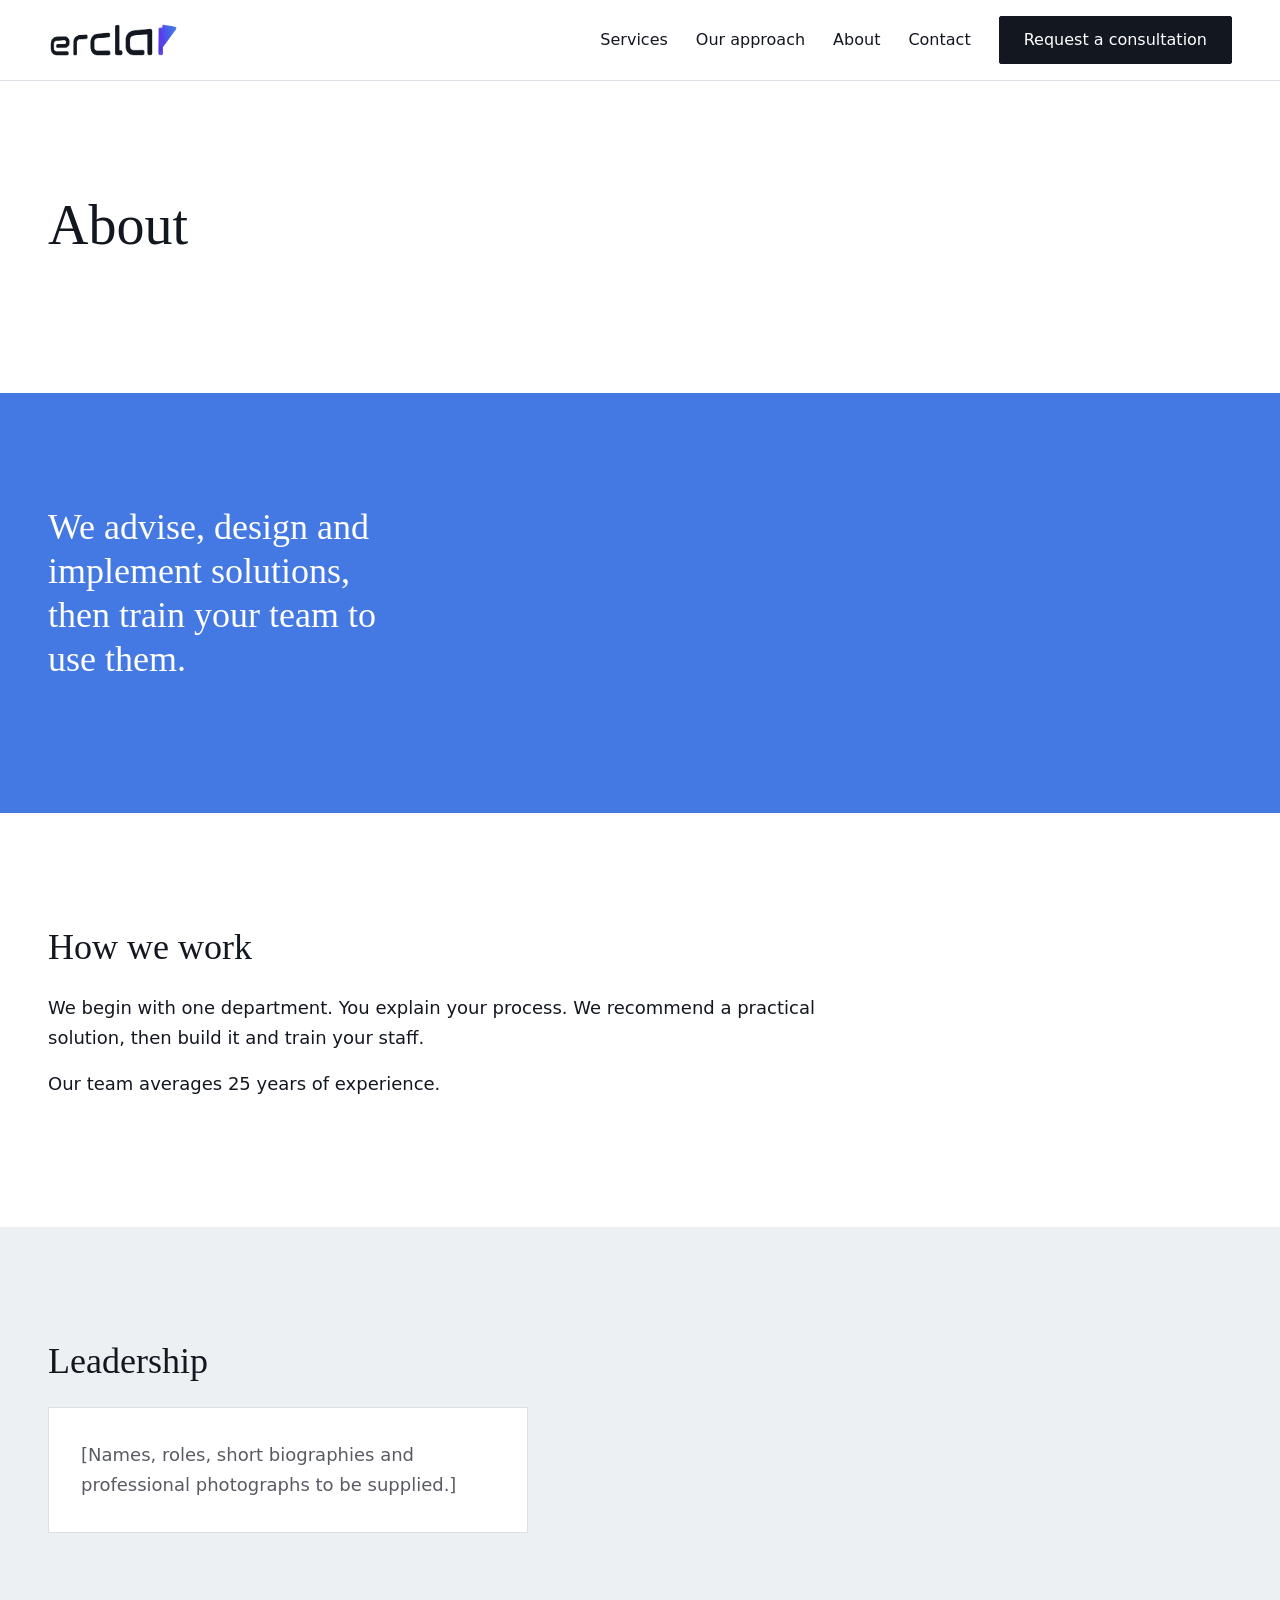
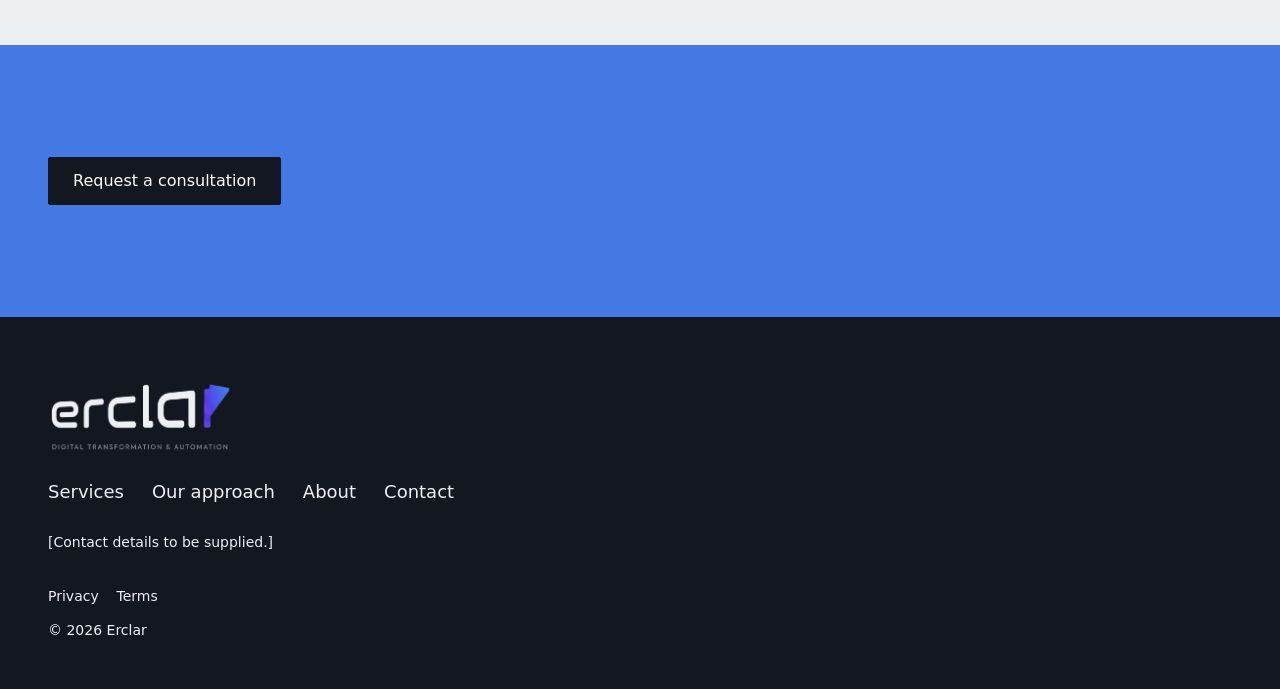
==== about.html @ 11421291 "Add files via upload" ====
<!DOCTYPE html>
<html lang="en">
<head>
<meta charset="utf-8">
<meta name="viewport" content="width=device-width, initial-scale=1">
<title>About | Erclar</title>
<!-- PENDING APPROVAL: page description wording is adapted from the brief. -->
<meta name="description" content="We advise, design and implement solutions, then train your team to use them.">
<link rel="icon" type="image/png" href="logos/erclar-symbol-on-light.png">
<link rel="stylesheet" href="styles.css">
</head>
<body>
<a class="skip" href="#main">Skip to content</a>

<header class="top">
  <div class="wrap">
    <a href="index.html"><img src="logos/erclar-logo-on-light.png" alt="Erclar"></a>
    <nav aria-label="Main">
      <a href="services.html">Services</a>
      <a href="approach.html">Our approach</a>
      <a href="about.html" aria-current="page">About</a>
      <a href="contact.html">Contact</a>
      <a class="btn" href="contact.html">Request a consultation</a>
    </nav>
  </div>
</header>

<main id="main">
<section class="phead"><div class="wrap"><h1>About</h1></div></section>
<!-- PENDING APPROVAL: firm statement adapted from brief section 1. -->
<section class="sec dark band" aria-labelledby="firm"><div class="wrap"><h2 id="firm">We advise, design and implement solutions, then train your team to use them.</h2></div></section>
<section class="sec" aria-labelledby="how"><div class="wrap">
<h2 id="how" style="margin-bottom:24px">How we work</h2>
<!-- PENDING APPROVAL: adapted from brief section 4 ("How Erclar works"). -->
<p>We begin with one department. You explain your process. We recommend a practical solution, then build it and train your staff.</p>
<!-- CONFIRMED in Vivian's feedback: the "average" form from brief section 3. Never state it as the company's age. -->
<p>Our team averages 25 years of experience.</p>
</div></section>
<section class="sec mist" aria-labelledby="lead"><div class="wrap">
<h2 id="lead" style="margin-bottom:24px">Leadership</h2>
<div class="photo"><p class="pend" style="margin:0">[Names, roles, short biographies and professional photographs to be supplied.]</p></div>
</div></section>
<section class="cta-only blue" aria-label="Request a consultation"><div class="wrap"><a class="btn" href="contact.html">Request a consultation</a></div></section>
</main>

<footer class="foot">
  <div class="wrap">
    <img src="logos/erclar-logo-with-tagline-on-dark.png" alt="Erclar">
    <nav aria-label="Footer">
      <a href="services.html">Services</a>
      <a href="approach.html">Our approach</a>
      <a href="about.html">About</a>
      <a href="contact.html">Contact</a>
    </nav>
    <p class="small">[Contact details to be supplied.]</p>
    <div class="legal small">
      <a href="privacy.html">Privacy</a> &nbsp;&nbsp; <a href="terms.html">Terms</a>
      <p style="margin-top:12px">&copy; 2026 Erclar</p>
    </div>
  </div>
</footer>

</body>
</html>
---- styles.css ----
/* Erclar website. Controlling document: Website Design Brief, 17 Oct 2026.
   Fonts are self-hosted: place the two font files in /fonts (pending dependency): .woff2 preferred, .ttf accepted.
   Breakpoint: the brief gives no pixel breakpoint. 900px is an assumption. */
@font-face{font-family:"Source Serif 4";src:url("fonts/SourceSerif4-Variable.woff2") format("woff2"),url("fonts/SourceSerif4-Variable.ttf") format("truetype");font-weight:200 900;font-display:swap}
@font-face{font-family:"Inter";src:url("fonts/Inter-Variable.woff2") format("woff2"),url("fonts/Inter-Variable.ttf") format("truetype");font-weight:100 900;font-display:swap}

:root{
  --white:#FFFFFF;--navy:#131720;--mist:#ECF0F3;--violet:#5C44E8;--line:#DDE1E7;
  --serif:"Source Serif 4",Georgia,"Times New Roman",serif;
  --sans:"Inter",system-ui,-apple-system,"Segoe UI",Arial,sans-serif;
  --margin:24px;--space:64px;--gutter:24px;
}
@media(min-width:900px){:root{--margin:48px;--space:112px}}

*{box-sizing:border-box}
body{margin:0;background:var(--white);color:var(--navy);font:400 17px/28px var(--sans)}
@media(min-width:900px){body{font-size:18px;line-height:30px}}
img{max-width:100%;display:block}
a{color:var(--violet)}
:focus-visible{outline:2px solid var(--violet);outline-offset:2px}
.dark :focus-visible,.foot :focus-visible{outline-color:#fff}
.skip{position:absolute;left:-999px;top:8px;background:var(--navy);color:#fff;padding:12px 16px}
.skip:focus{left:8px;z-index:10}

/* 1200px content width plus side margins */
.wrap{max-width:calc(1200px + 2*var(--margin));margin:0 auto;padding:0 var(--margin)}
.sec{padding:var(--space) 0}
.mist{background:var(--mist)}
.dark{background:var(--navy);color:var(--mist)}

h1,h2,h3,.t3{font-family:var(--serif);font-weight:400;margin:0;color:inherit}
h1{font-size:36px;line-height:44px}
h2{font-size:28px;line-height:36px}
h3,.t3{font-size:20px;line-height:28px}
@media(min-width:900px){h1{font-size:56px;line-height:64px}h2{font-size:36px;line-height:44px}h3,.t3{font-size:22px;line-height:30px}}
p{margin:0 0 16px;max-width:68ch}
.eyebrow{font:500 12px/20px var(--sans);letter-spacing:.16em;text-transform:uppercase;margin:0 0 20px}
@media(min-width:900px){.eyebrow{font-size:13px}}
.small{font-size:14px;line-height:22px}

/* Buttons: navy fill, white text, Inter Medium 16px, 48px high, 2px radius, violet on hover */
.btn{display:inline-flex;align-items:center;justify-content:center;height:48px;padding:0 24px;border-radius:2px;
  font:500 16px/1 var(--sans);text-decoration:none;background:var(--navy);color:#fff;border:1px solid var(--navy);
  transition:background-color .15s,border-color .15s}
.btn:hover{background:var(--violet);border-color:var(--violet)}
.btn.alt{background:transparent;color:var(--navy)}
.btn.alt:hover{border-color:var(--violet);color:var(--violet)}

/* Header */
.top{background:var(--white);border-bottom:1px solid var(--line)}
.top .wrap{display:flex;flex-wrap:wrap;align-items:center;justify-content:space-between;gap:12px 32px;padding-top:16px;padding-bottom:16px}
.top img{height:36px;width:auto}
.top nav{display:flex;flex-wrap:wrap;gap:8px 28px;align-items:center}
.top nav a:not(.btn){color:var(--navy);text-decoration:none;font:500 16px/24px var(--sans);padding:8px 0;transition:color .15s}
.top nav a:not(.btn):hover{color:var(--violet)}
@media(max-width:899px){.top nav{order:3;width:100%}}

/* Twelve column grid */
.g12{display:grid;grid-template-columns:repeat(12,minmax(0,1fr));column-gap:var(--gutter)}
.g12>*{grid-column:span 12}
@media(min-width:700px){.g12>.t6{grid-column:span 6}}
@media(min-width:900px){.g12>.d3{grid-column:span 3}.g12>.d4{grid-column:span 4}.g12>.d6{grid-column:span 6}}
.g12.rows{row-gap:var(--gutter)}

.hero{padding:var(--space) 0}
.hero h1{max-width:18ch;margin-bottom:28px}
.hero p{margin-bottom:32px}

.stmt{padding:28px 0 0;border-top:1px solid var(--line)}
.stmt h2{font-size:inherit}
.cards{margin-top:48px}
.card{background:var(--white);border:1px solid var(--line);padding:32px}
.card .num,.step .num{font:400 40px/1 var(--serif);display:block;margin-bottom:20px}
.card h3{margin-bottom:12px}
.card p{margin:0}
.steps{margin-top:48px}
.step{padding:28px 0 0;border-top:1px solid var(--line)}
.step h3{margin-bottom:8px}
.step p{margin:0}
.band h2{max-width:20ch;margin-bottom:20px}
.band p{max-width:56ch;margin:0}
.note{opacity:.7;margin-top:40px}
.team{margin:40px 0 0}

.foot{background:var(--navy);color:var(--mist);padding:64px 0 32px}
.foot img{height:72px;width:auto;margin-bottom:24px}
.foot nav{display:flex;flex-wrap:wrap;gap:8px 28px;margin-bottom:24px}
.foot a{color:var(--mist);text-decoration:none;transition:color .15s}
.foot a:hover{color:#fff;text-decoration:underline}
.foot p{max-width:none}
.foot .legal{margin-top:32px}

/* Quiet motion: one fade on load, 300ms. All motion off for reduced-motion visitors. */
@keyframes fade{from{opacity:0}to{opacity:1}}
main{animation:fade .3s ease-out both}
@media(prefers-reduced-motion:reduce){main{animation:none}*{transition:none!important}}

/* ---- Inner pages (added after the Home page; nothing above this line was changed) ---- */
@media(min-width:900px){.g12>.d8{grid-column:span 8}}
.phead{padding:var(--space) 0}
.phead h1{margin-bottom:24px}
.phead p{margin:0}
.big{font:400 40px/1 var(--serif);display:block;margin-bottom:16px}
.part{border-top:1px solid var(--line);padding:24px 0 0;margin:0 0 24px}
.part h3{margin-bottom:8px}
.part p{margin:0}
.pend{opacity:.7}
.cta-only{padding:var(--space) 0}
.band .pend{opacity:1}
.band p+p{margin-top:8px}
.photo{border:1px solid var(--line);background:var(--white);padding:32px;max-width:480px}
.legal-text{max-width:68ch}

/* Form */
.field{margin-bottom:24px}
.field label{display:block;font:500 16px/24px var(--sans);margin-bottom:8px}
.field input,.field select,.field textarea{display:block;width:100%;height:48px;padding:0 12px;border:1px solid var(--line);border-radius:2px;
  font:400 16px/24px var(--sans);color:var(--navy);background:var(--white)}
.field textarea{height:auto;min-height:144px;padding:12px;resize:vertical}
.field input:focus,.field select:focus,.field textarea:focus{outline:2px solid var(--violet);outline-offset:0}
.field [aria-invalid="true"]{border-width:2px}
.err{margin:8px 0 0;font:500 14px/22px var(--sans)}
.formnote{margin:0 0 24px}
.notice{margin:24px 0 0;border:1px solid var(--line);padding:16px}
form{max-width:640px}

/* ---- Feedback round 1: more company blue, process diagram ---- */
:root{--blue:#4478E2}
.dark.band{background:var(--blue);color:#fff}
.band p{font-size:24px;line-height:32px}
.blue{background:var(--blue);color:#fff}
.blue :focus-visible,.band :focus-visible{outline-color:#fff}
.card .num,.step .num,.big{color:var(--blue)}
@media(min-width:900px){.g12>.d5{grid-column:span 5}.g12>.d7{grid-column:span 7}}
.hero .g12{align-items:center;row-gap:48px}
.dia{display:block;width:100%;max-width:360px;height:auto}
.dia text{font-family:var(--serif)}
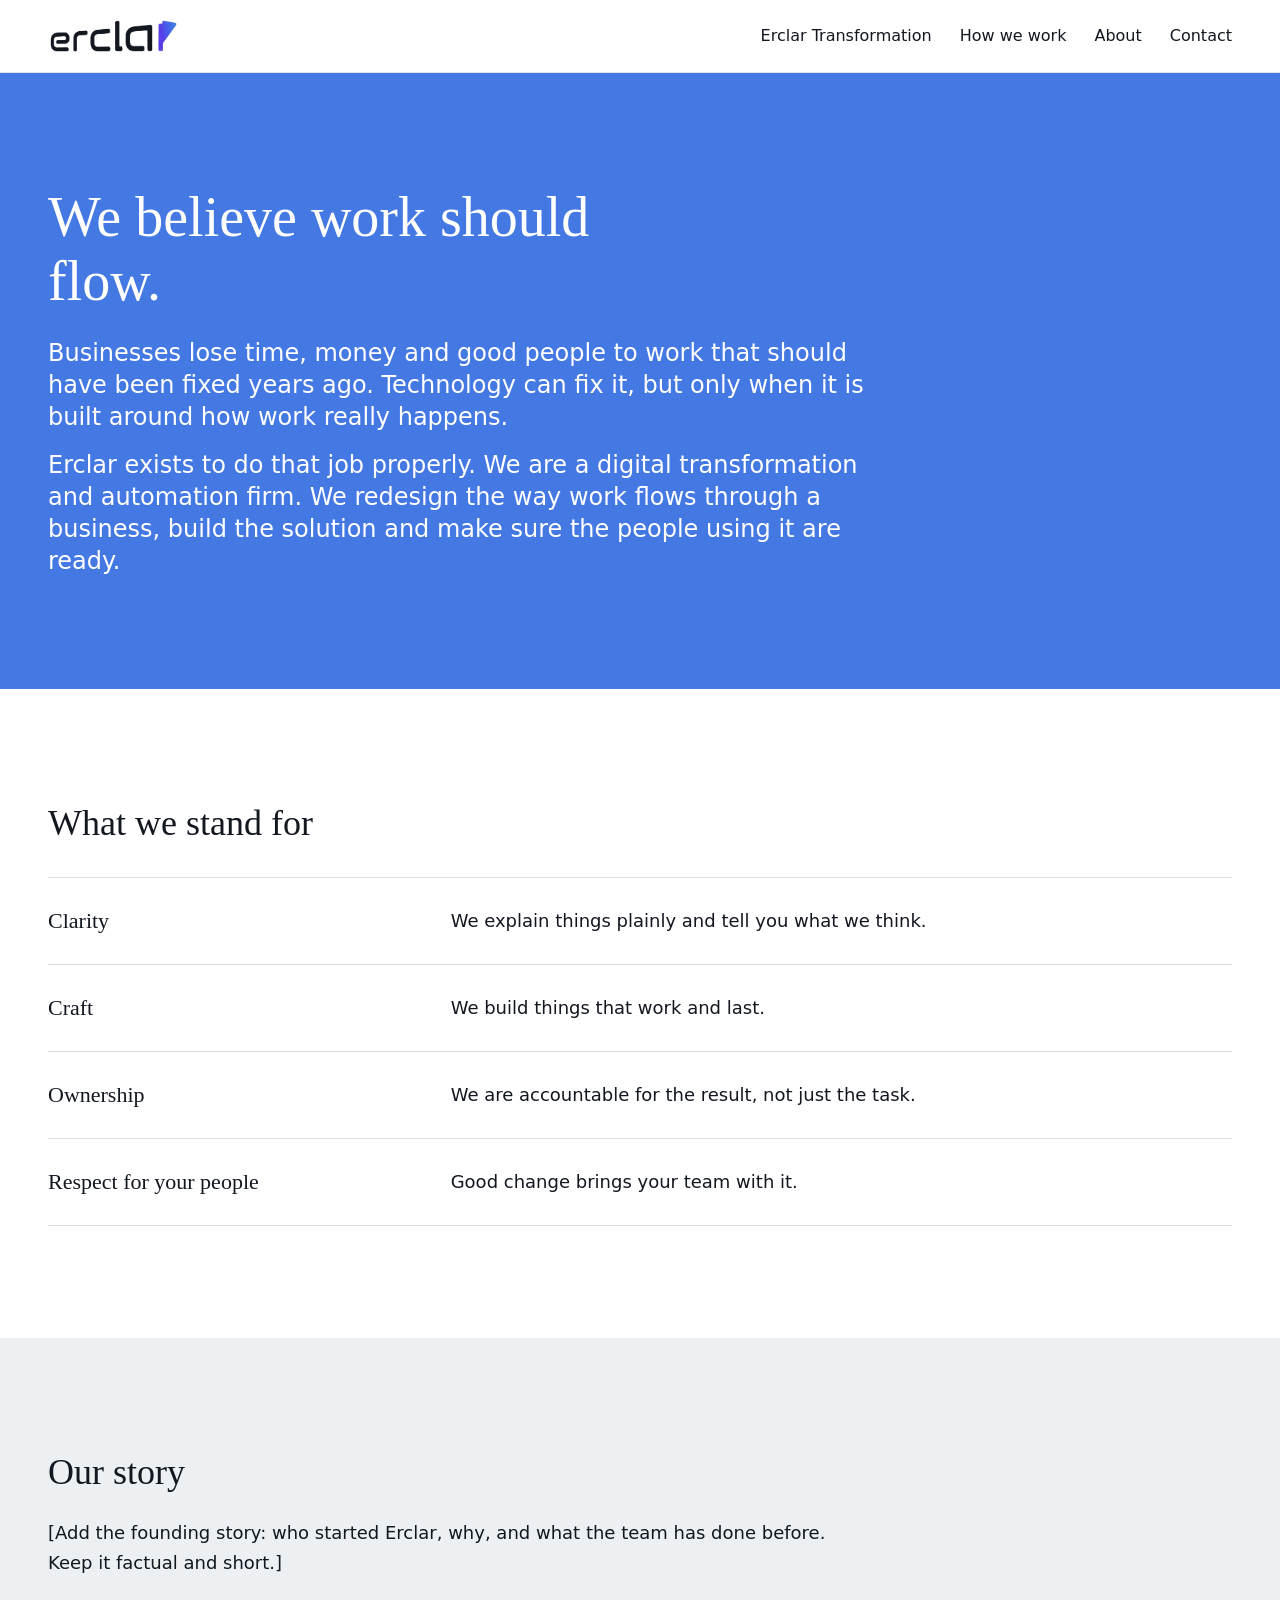
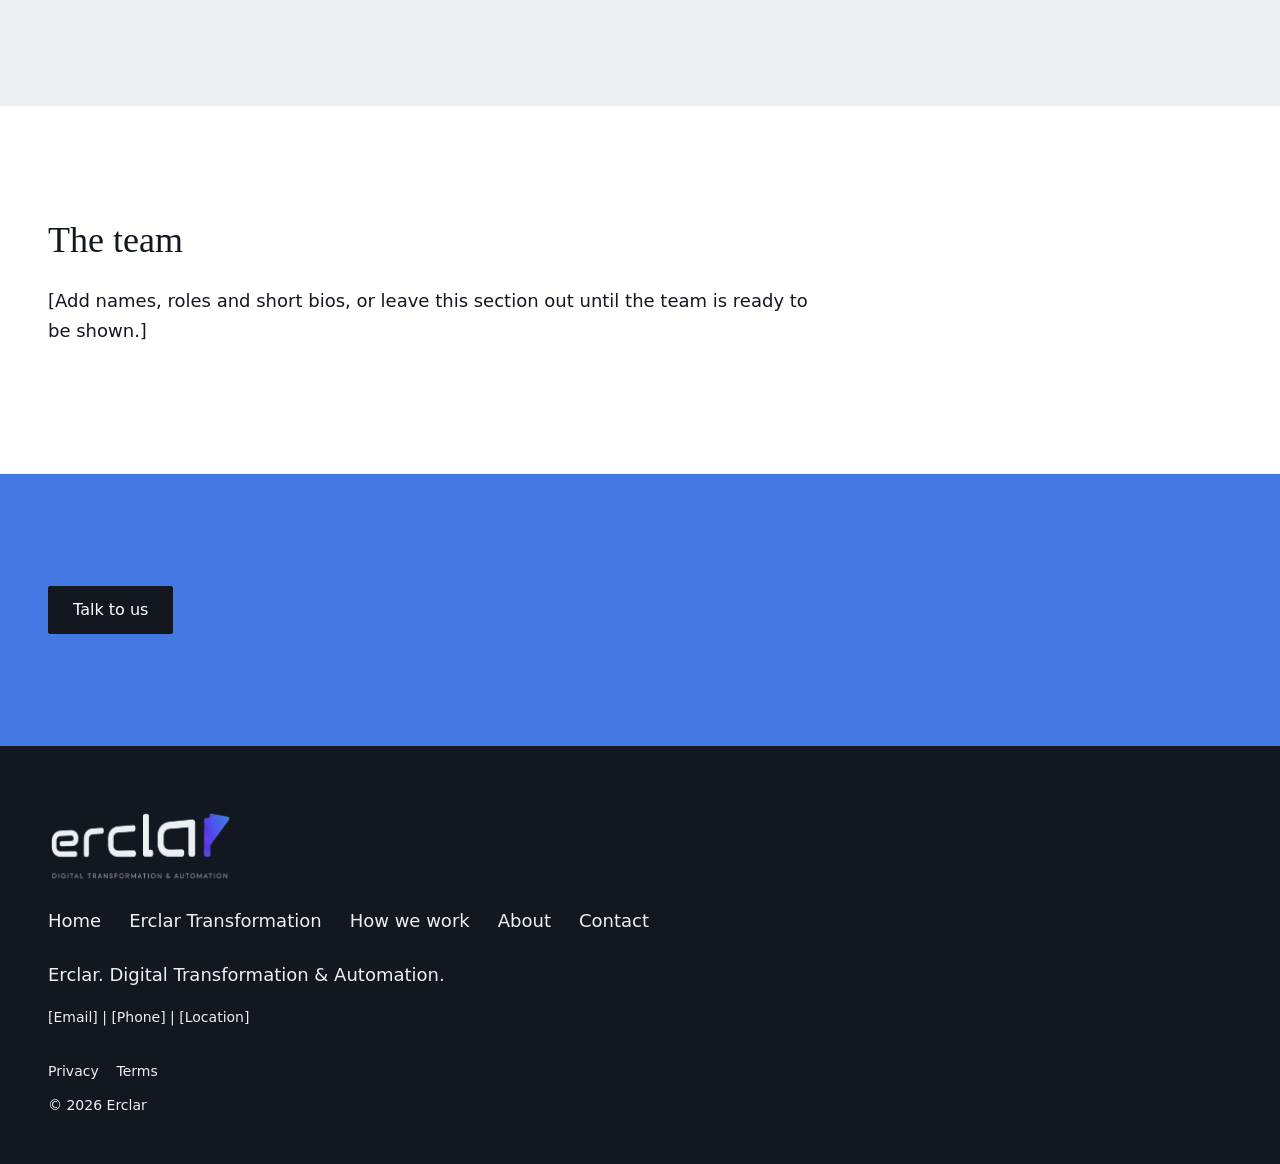
==== commit 4e04ffb8: "Add files via upload" ====
--- a/about.html
+++ b/about.html
@@ -1,11 +1,10 @@
 <!DOCTYPE html>
-<html lang="en">
+<html lang="en-GB">
 <head>
 <meta charset="utf-8">
 <meta name="viewport" content="width=device-width, initial-scale=1">
-<title>About | Erclar</title>
-<!-- PENDING APPROVAL: page description wording is adapted from the brief. -->
-<meta name="description" content="We advise, design and implement solutions, then train your team to use them.">
+<title>About Erclar</title>
+<meta name="description" content="Erclar is a digital transformation and automation firm. We believe work should flow.">
 <link rel="icon" type="image/png" href="logos/erclar-symbol-on-light.png">
 <link rel="stylesheet" href="styles.css">
 </head>
@@ -16,43 +15,41 @@
   <div class="wrap">
     <a href="index.html"><img src="logos/erclar-logo-on-light.png" alt="Erclar"></a>
     <nav aria-label="Main">
-      <a href="services.html">Services</a>
-      <a href="approach.html">Our approach</a>
-      <a href="about.html" aria-current="page">About</a>
+      <a href="transformation.html">Erclar Transformation</a>
+      <a href="how-we-work.html">How we work</a>
+      <a href="about.html">About</a>
       <a href="contact.html">Contact</a>
-      <a class="btn" href="contact.html">Request a consultation</a>
     </nav>
   </div>
 </header>
 
 <main id="main">
-<section class="phead"><div class="wrap"><h1>About</h1></div></section>
-<!-- PENDING APPROVAL: firm statement adapted from brief section 1. -->
-<section class="sec dark band" aria-labelledby="firm"><div class="wrap"><h2 id="firm">We advise, design and implement solutions, then train your team to use them.</h2></div></section>
-<section class="sec" aria-labelledby="how"><div class="wrap">
-<h2 id="how" style="margin-bottom:24px">How we work</h2>
-<!-- PENDING APPROVAL: adapted from brief section 4 ("How Erclar works"). -->
-<p>We begin with one department. You explain your process. We recommend a practical solution, then build it and train your staff.</p>
-<!-- CONFIRMED in Vivian's feedback: the "average" form from brief section 3. Never state it as the company's age. -->
-<p>Our team averages 25 years of experience.</p>
-</div></section>
-<section class="sec mist" aria-labelledby="lead"><div class="wrap">
-<h2 id="lead" style="margin-bottom:24px">Leadership</h2>
-<div class="photo"><p class="pend" style="margin:0">[Names, roles, short biographies and professional photographs to be supplied.]</p></div>
-</div></section>
-<section class="cta-only blue" aria-label="Request a consultation"><div class="wrap"><a class="btn" href="contact.html">Request a consultation</a></div></section>
+<!-- Copy source: "Erclar website copy v1.0, October 2026". -->
+<section class="sec blue" aria-labelledby="h1"><div class="wrap"><h1 id="h1">We believe work should flow.</h1><p>Businesses lose time, money and good people to work that should have been fixed years ago. Technology can fix it, but only when it is built around how work really happens.</p><p>Erclar exists to do that job properly. We are a digital transformation and automation firm. We redesign the way work flows through a business, build the solution and make sure the people using it are ready.</p></div></section>
+<section class="sec" aria-labelledby="what-we-stand-for"><div class="wrap"><h2 id="what-we-stand-for">What we stand for</h2><div class="stages" style="margin-top:32px"><div class="stage g12"><div class="d4"><h3>Clarity</h3></div><div class="d8"><p>We explain things plainly and tell you what we think.</p></div></div>
+<div class="stage g12"><div class="d4"><h3>Craft</h3></div><div class="d8"><p>We build things that work and last.</p></div></div>
+<div class="stage g12"><div class="d4"><h3>Ownership</h3></div><div class="d8"><p>We are accountable for the result, not just the task.</p></div></div>
+<div class="stage g12"><div class="d4"><h3>Respect for your people</h3></div><div class="d8"><p>Good change brings your team with it.</p></div></div>
+</div></div></section>
+<section class="sec mist" aria-labelledby="our-story"><div class="wrap"><h2 id="our-story">Our story</h2><!-- PENDING: unresolved placeholder in the copy document. --><p>[Add the founding story: who started Erclar, why, and what the team has done before. Keep it factual and short.]</p></div></section>
+<section class="sec" aria-labelledby="the-team"><div class="wrap"><h2 id="the-team">The team</h2><!-- PENDING: unresolved placeholder in the copy document. --><p>[Add names, roles and short bios, or leave this section out until the team is ready to be shown.]</p></div></section>
+<section class="sec blue" aria-label="Call to action"><div class="wrap"><div class="btn-row" style="margin-top:0"><a class="btn" href="contact.html">Talk to us</a></div></div></section>
+
 </main>
 
 <footer class="foot">
   <div class="wrap">
     <img src="logos/erclar-logo-with-tagline-on-dark.png" alt="Erclar">
     <nav aria-label="Footer">
-      <a href="services.html">Services</a>
-      <a href="approach.html">Our approach</a>
+      <a href="index.html">Home</a>
+      <a href="transformation.html">Erclar Transformation</a>
+      <a href="how-we-work.html">How we work</a>
       <a href="about.html">About</a>
       <a href="contact.html">Contact</a>
     </nav>
-    <p class="small">[Contact details to be supplied.]</p>
+    <p>Erclar. Digital Transformation &amp; Automation.</p>
+    <!-- PENDING: contact details are unresolved placeholders in the copy document. -->
+    <p class="small">[Email] | [Phone] | [Location]</p>
     <div class="legal small">
       <a href="privacy.html">Privacy</a> &nbsp;&nbsp; <a href="terms.html">Terms</a>
       <p style="margin-top:12px">&copy; 2026 Erclar</p>
--- a/styles.css
+++ b/styles.css
@@ -135,3 +135,42 @@
 .hero .g12{align-items:center;row-gap:48px}
 .dia{display:block;width:100%;max-width:360px;height:auto}
 .dia text{font-family:var(--serif)}
+
+/* ---- Official copy v1.0: homepage ---- */
+.hero h1{max-width:22ch}
+.actions{display:flex;flex-wrap:wrap;gap:16px}
+.lead-h{max-width:32ch;margin-bottom:24px}
+.stages{margin-top:48px}
+.stage{padding:28px 0;border-top:1px solid var(--line)}
+.stage:last-child{border-bottom:1px solid var(--line)}
+.stage .big{margin-bottom:8px}
+.stage p{margin:0}
+.btn-row{margin-top:40px}
+.stmt h3{margin-bottom:8px}
+.blue h2{max-width:24ch;margin-bottom:20px}
+.blue p{font-size:24px;line-height:32px;max-width:56ch;margin:0}
+
+/* ---- Official copy v1.0: whole site (blue page headers on every page) ---- */
+.blue h1{max-width:22ch;margin-bottom:24px}
+.blue p+p{margin-top:16px}
+.blue .actions,.blue .btn-row{margin-top:32px}
+.blue .btn.alt{background:#fff;color:var(--navy);border-color:#fff}
+.blue .btn.alt:hover{background:var(--violet);border-color:var(--violet);color:#fff}
+.vh{position:absolute;width:1px;height:1px;overflow:hidden;clip:rect(0 0 0 0);white-space:nowrap}
+.tight{margin-top:0}
+.rowlist{list-style:none;margin:32px 0 0;padding:0}
+.rowlist li{padding:20px 0;border-top:1px solid var(--line)}
+.rowlist li:last-child{border-bottom:1px solid var(--line)}
+.qa{padding:24px 0;border-top:1px solid var(--line)}
+.qa:last-child{border-bottom:1px solid var(--line)}
+.qa h3{margin-bottom:8px}
+.qa p{margin:0}
+.faq{margin-top:32px}
+.pend{opacity:1;font-weight:500}
+.band .pend,.blue .pend{opacity:1}
+
+/* ---- Official copy v1.0: list and heading spacing for the inner pages ---- */
+.sec>.wrap>h2{margin-bottom:24px}
+.gets{list-style:none;margin:32px 0 0;padding:0}
+.gets li{padding:20px 0;border-top:1px solid var(--line);max-width:68ch}
+.gets li:last-child{border-bottom:1px solid var(--line)}
